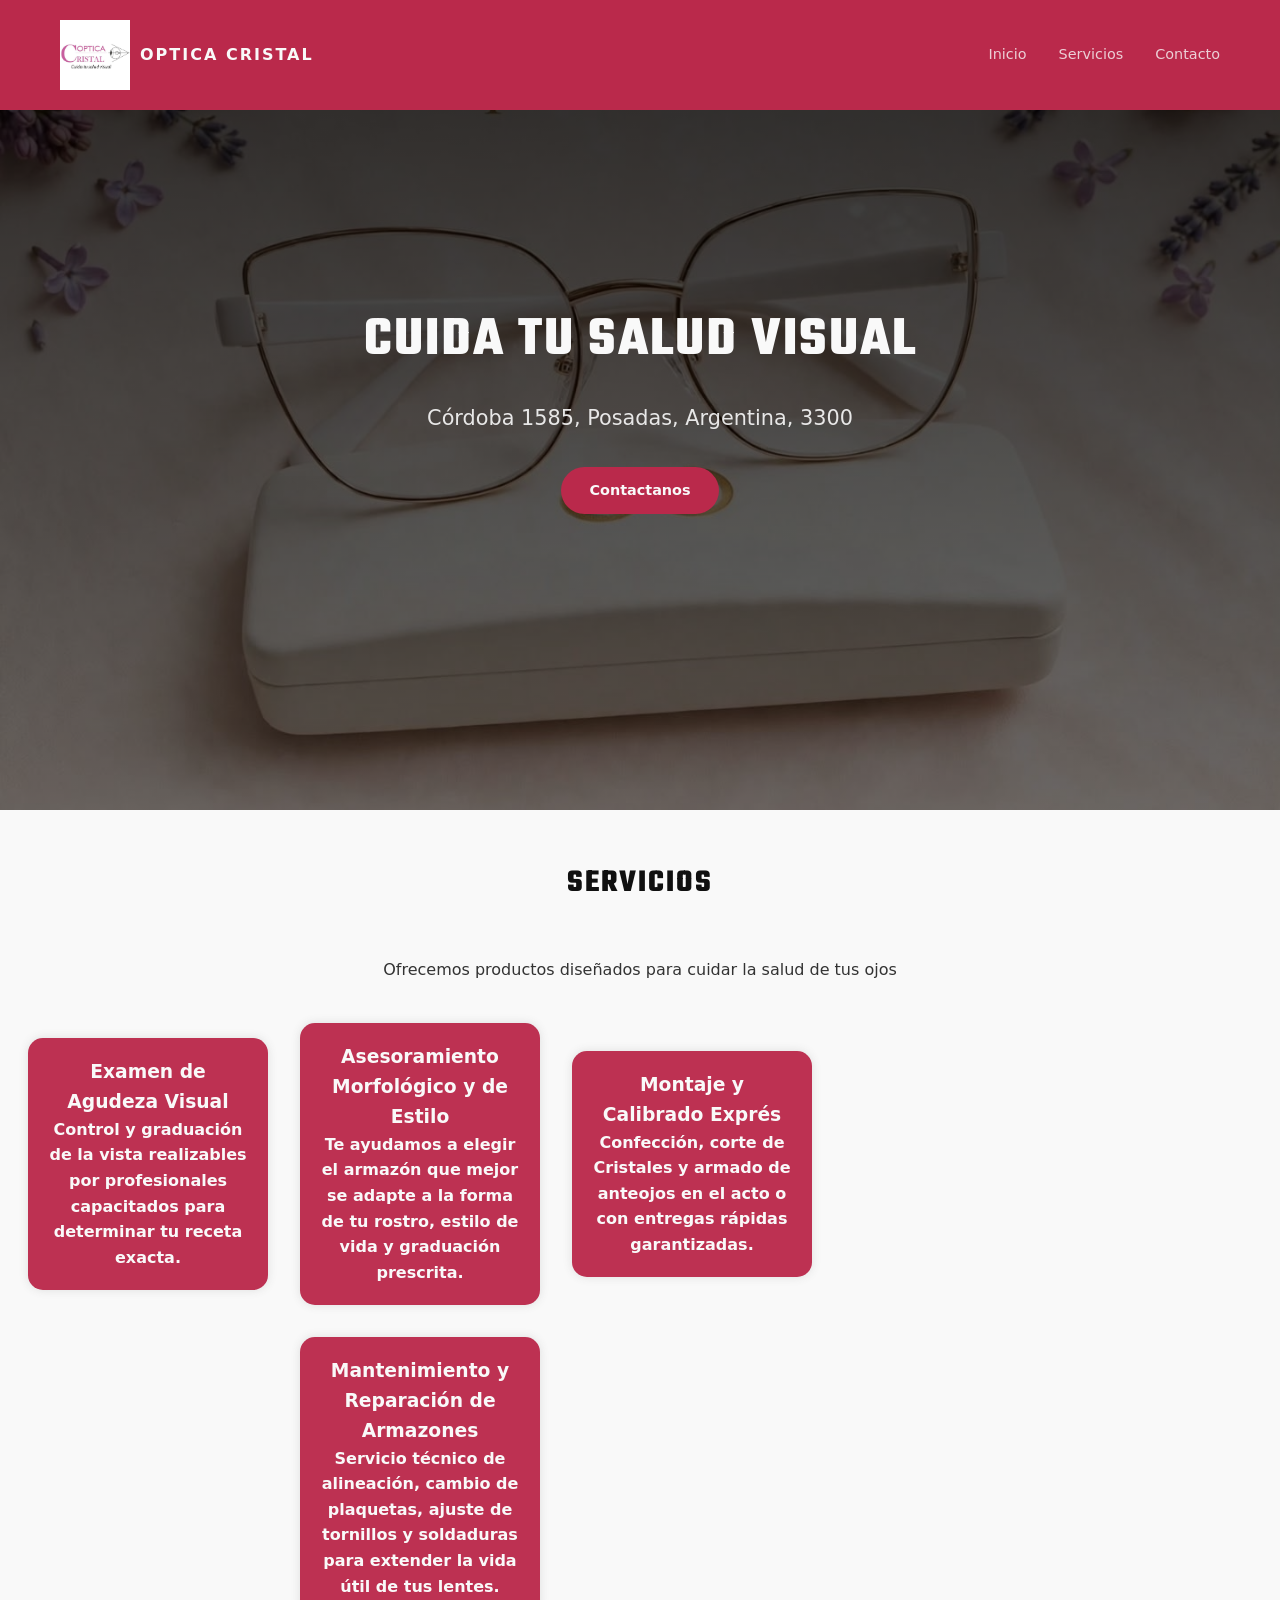
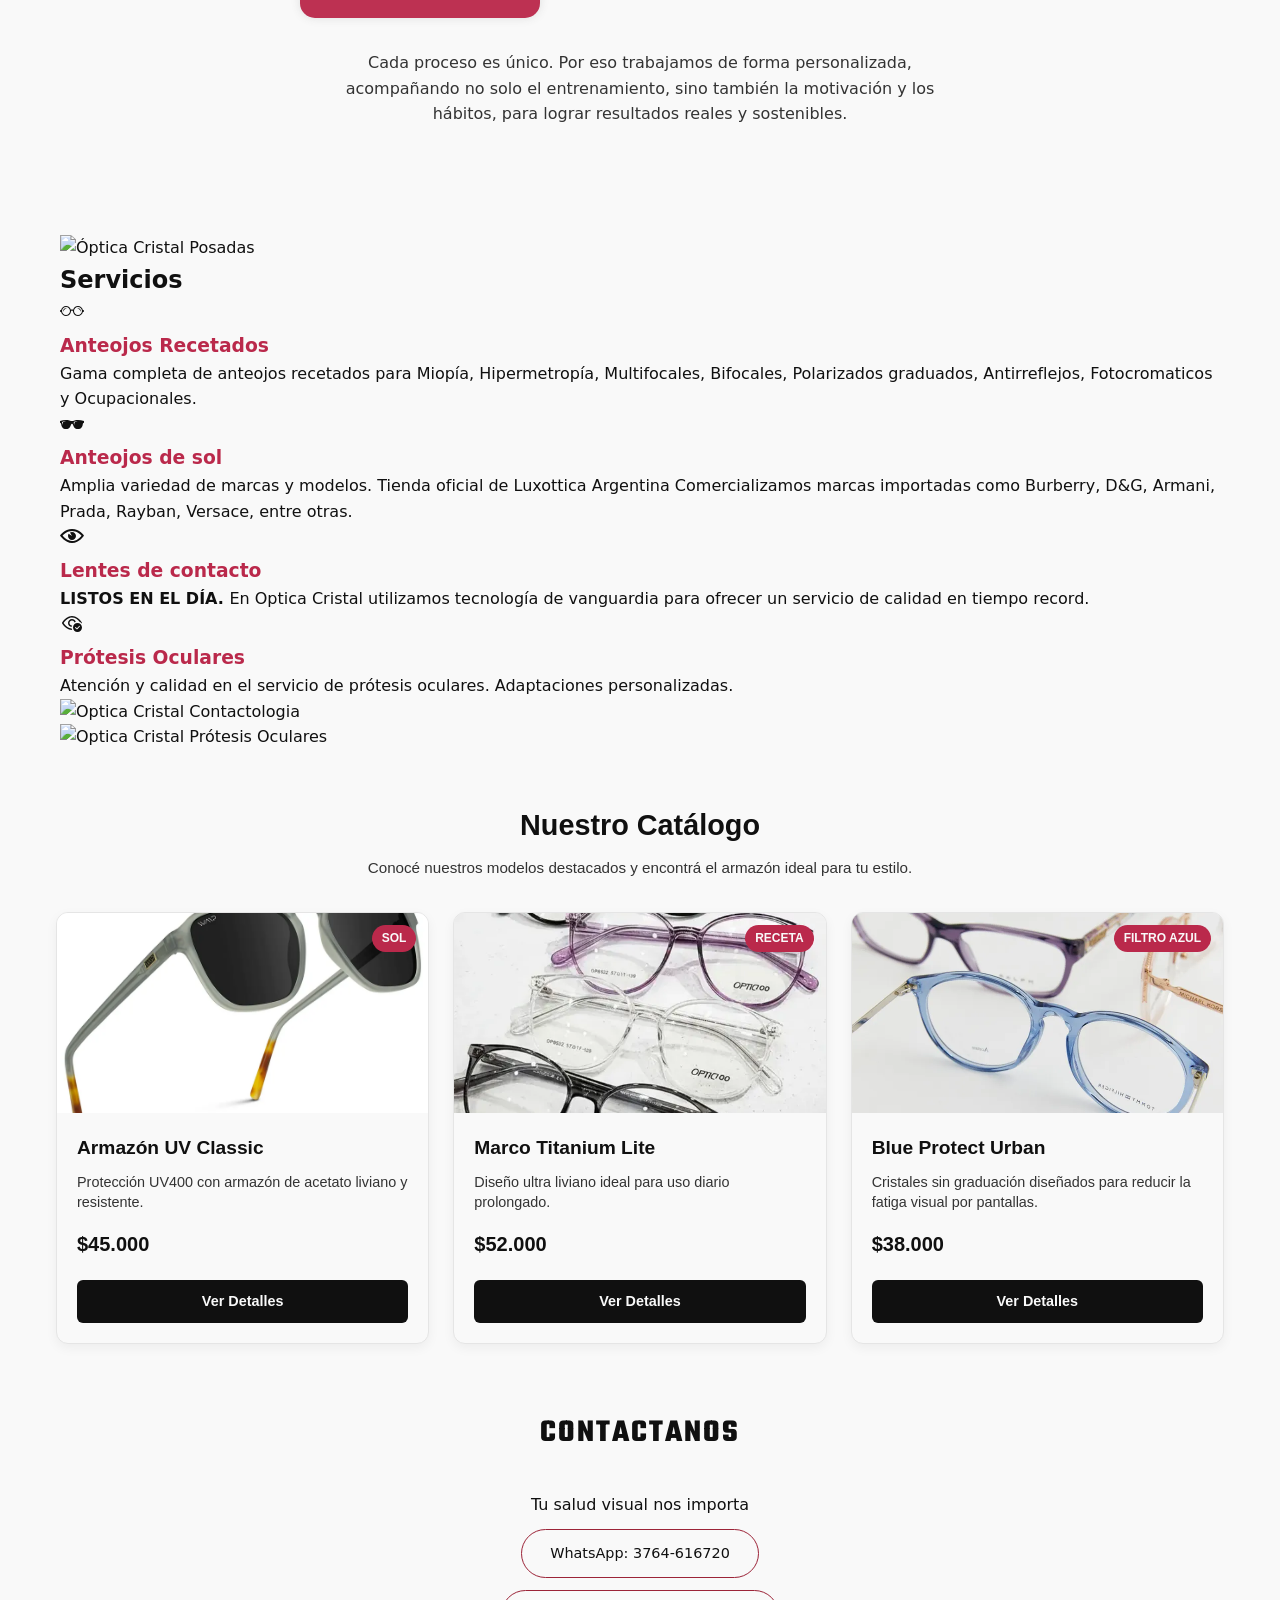
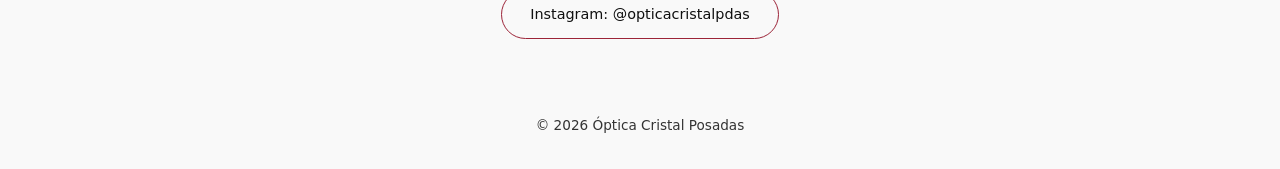
==== prueba.html @ eb97bbc4 "HTML-Prueba: nuevas imagenes en las tarjetas" ====
<!DOCTYPE html>
<html lang="es">
<head>
    <meta charset="UTF-8">
    <meta name="viewport" content="width=device-width, initial-scale=1.0">
    <title>Optica Cristal</title>

    <!-- CSS -->
    <link rel="stylesheet" href="css/prueba.css">
    <link href="https://fonts.googleapis.com/css2?family=UnifrakturCook:wght@700&display=swap" rel="stylesheet">
    <link href="https://fonts.googleapis.com/css2?family=Teko:wght@700&display=swap" rel="stylesheet">
</head>
<body>

    <!-- HEADER -->
    <header class="header">
        <div class="header__container">
            <div class="brand">
                <img src="assets/img/Logo-Optica-Cristal.jpg" alt="logo" class="brand-icon">

                <div class="brand-text">
                    Optica Cristal
                </div>
            </div>
            <!-- <div class="logo">Overcome-Fitness</div> -->
            <nav class="nav">
                <a href="index.html">Inicio</a>
                <a href="#servicios">Servicios</a>
                <a href="#contacto">Contacto</a>
            </nav>
        </div>
    </header>

    <!-- HERO -->
    <section class="hero">
        <div class="hero__content">
            <h1>Cuida tu Salud Visual</h1>
            <p class="hero__tagline"> Córdoba 1585, Posadas, Argentina, 3300</p>
            <a href="#contacto" class="btn btn--primary">Contactanos</a>
        </div>
    </section>

    <!-- PROPUESTA DE VALOR -->
    <section class="servicios" id="servicios">
        <h2>Servicios</h2>
        <p class="services-text">
            Ofrecemos productos diseñados para cuidar la salud de tus ojos
        </p>
        <div class="services">

            <div class="servicio">
                <div class="servicio-header">
                    <h3>Examen de Agudeza Visual</h3>
                    <p>Control y graduación de la vista realizables por profesionales capacitados para determinar tu receta exacta.</p>
                </div>
                <!-- <div class="servicio-content"></div> -->
            </div>

            <div class="servicio">
                <div class="servicio-header">
                    <h3>Asesoramiento Morfológico y de Estilo</h3>
                    <p>Te ayudamos a elegir el armazón que mejor se adapte a la forma de tu rostro, estilo de vida y graduación prescrita.</p>
                </div>
                <!-- <div class="servicio-content"></div> -->
            </div>

            <div class="servicio">
                <div class="servicio-header">
                    <h3>Montaje y Calibrado Exprés</h3>
                    <p>Confección, corte de Cristales y armado de anteojos en el acto o con entregas rápidas garantizadas.</p>
                </div>
                <!-- <div class="servicio-content"></div> -->
            </div>

            <div class="servicio">
                <div class="servicio-header">
                    <h3>Mantenimiento y Reparación de Armazones</h3>
                    <p>Servicio técnico de alineación, cambio de plaquetas, ajuste de tornillos y soldaduras para extender la vida útil de tus lentes.</p>
                </div>
                <!-- <div class="servicio-content"></div> -->
            </div>
        </div>
        <p class="services-text">
            Cada proceso es único. Por eso trabajamos de forma personalizada, acompañando no solo el entrenamiento, sino también la motivación y los hábitos, para lograr resultados reales y sostenibles.
        </p>
    </section>


    <!-- Services Section -->
    <section class="page-section" id="servicios">
        <div class="container position-relative">
        <!-- Decorative Dots -->
            <div class="decoration-4 d-none d-md-block" data-rellax-y data-rellax-speed="-0.5" data-rellax-percentage=".7">
                <img src="images/decoration-2.svg" alt="Óptica Cristal Posadas" />
            </div>
            <!-- End Decorative Dots -->
            <div class="row">
                <!-- Text -->
                <div class="col-lg-6 mb-md-60 mb-xs-30 d-flex align-items-center">
                    <div class="wow fadeInUp" data-wow-duration="1.2s" data-wow-offset="205">
                    <div class="row">
                        <div class="col-lg-10">
                            <h2 class="section-title mb-60 mb-sm-30">Servicios</h2>
                        </div>
                    </div>
                    <!-- Features Grid -->
                    <div class="row alt-features-grid">
                        <!-- Features Item -->
                        <div class="col-lg-6">
                            <div class="alt-features-item">
                                <div class="alt-features-icon">
                                    <svg width="24" height="24" viewBox="0 0 24 24" fill="currentColor" aria-hidden="true" focusable="false" xmlns="http://www.w3.org/2000/svg" fill-rule="evenodd" clip-rule="evenodd">
                                    <path d="M24 12c0 .552-.448 1-1 1l-.099-.02c-.456 2.292-2.475 4.02-4.901 4.02-2.082 0-3.85-1.277-4.596-3.088-.441-1.071-.326-2.447-1.429-2.447-1.053 0-.897 1.303-1.392 2.481-.754 1.793-2.514 3.054-4.583 3.054-2.425 0-4.445-1.728-4.901-4.02l-.099.02c-.552 0-1-.448-1-1s.448-1 1-1h.101c.463-2.282 2.481-4 4.899-4 2.357 0 4.319 1.636 4.848 3.83.343-.243.743-.366 1.126-.366.39 0 .809.131 1.169.393.519-2.209 2.491-3.857 4.857-3.857 2.419 0 4.436 1.718 4.899 4h.101c.552 0 1 .448 1 1zm-14 0c0-2.206-1.794-4-4-4s-4 1.794-4 4 1.794 4 4 4 4-1.794 4-4zm12 0c0-2.206-1.794-4-4-4s-4 1.794-4 4 1.794 4 4 4 4-1.794 4-4zm-5-2.938c.198-.037.401-.062.609-.062 1.872 0 3.391 1.518 3.391 3.391l-.028.283c-.762-1.693-2.201-3.01-3.972-3.612zm-13.972 3.611l-.028-.282c0-1.873 1.519-3.391 3.391-3.391.208 0 .411.025.609.062-1.771.602-3.21 1.919-3.972 3.611z"/>
                                    </svg>
                                </div>
                                <h3 class="alt-features-title" style="color: #BA294B;">Anteojos Recetados</h3>
                                <div class="alt-features-descr">
                                Gama completa de anteojos recetados para Miopía, Hipermetropía, Multifocales, Bifocales, Polarizados graduados, Antirreflejos, Fotocromaticos y Ocupacionales.
                                </div>
                            </div>
                        </div>
                        <!-- End Features Item -->
                        <!-- Features Item -->
                        <div class="col-lg-6">
                            <div class="alt-features-item">
                                <div class="alt-features-icon">
                                    <svg width="24" viewBox="0 0 24 24" fill="currentColor" aria-hidden="true" focusable="false" xmlns="http://www.w3.org/2000/svg" fill-rule="evenodd" clip-rule="evenodd">
                                    <path d="M17.945 8c-1.139 0-2.377.129-3.395.491-2.283.828-2.791.838-5.102 0-1.016-.362-2.257-.491-3.393-.491-1.971 0-4.17.387-6.055.878v1.789c.848.255 1.068.627 1.203 1.493.381 2.443 1.256 4.84 5.068 4.84 3.037 0 4.051-2.259 4.723-4.345.34-1.06 1.662-1.087 2.008-.015.674 2.089 1.682 4.36 4.725 4.36 3.814 0 4.689-2.397 5.07-4.841.135-.866.355-1.237 1.203-1.493v-1.788c-1.887-.491-4.084-.878-6.055-.878zm-15.472 4.915c-.117-.357-.223-.724-.312-1.101-.352-1.473-.043-1.789.434-2.074.695-.418 1.973-.665 3.295-.732-2.437.554-3.474 1.117-3.417 3.907zm11.75 0c-.117-.357-.223-.724-.312-1.101-.352-1.473-.043-1.789.434-2.074.695-.418 1.973-.665 3.295-.732-2.437.554-3.474 1.117-3.417 3.907z"/>
                                    </svg>
                                </div>
                                <h3 class="alt-features-title" style="color: #BA294B;">Anteojos de sol</h3>
                                <div class="alt-features-descr">
                                    Amplia variedad de marcas y modelos.
                                    Tienda oficial de <a href="https://www.essilorluxottica.com/en/"> Luxottica Argentina </a> Comercializamos marcas importadas como Burberry, D&G, Armani, Prada, Rayban, Versace, entre otras.
                                </div>
                            </div>
                        </div>
                        <!-- End Features Item -->
                        <!-- Features Item -->
                        <div class="col-lg-6">
                            <div class="alt-features-item">
                                <div class="alt-features-icon">
                                    <svg width="24" height="24" viewBox="0 0 24 24" fill="currentColor" aria-hidden="true" focusable="false" xmlns="http://www.w3.org/2000/svg" fill-rule="evenodd" clip-rule="evenodd">
                                    <path d="M12.015 7c4.751 0 8.063 3.012 9.504 4.636-1.401 1.837-4.713 5.364-9.504 5.364-4.42 0-7.93-3.536-9.478-5.407 1.493-1.647 4.817-4.593 9.478-4.593zm0-2c-7.569 0-12.015 6.551-12.015 6.551s4.835 7.449 12.015 7.449c7.733 0 11.985-7.449 11.985-7.449s-4.291-6.551-11.985-6.551zm-.015 7l-3.36-2.171c-.405.625-.64 1.371-.64 2.171 0 2.209 1.791 4 4 4s4-1.791 4-4-1.791-4-4-4c-.742 0-1.438.202-2.033.554l2.033 3.446z"/>
                                    </svg>
                                </div>
                                <h3 class="alt-features-title" style="color: #BA294B;">Lentes de contacto</h3>
                                <div class="alt-features-descr">
                                    <b> LISTOS EN EL DÍA. </b> En Optica Cristal utilizamos tecnología de vanguardia para ofrecer un servicio de calidad en tiempo record.
                                </div>
                            </div>
                        </div>
                        <!-- End Features Item -->
                        <!-- Features Item -->
                        <div class="col-lg-6">
                            <div class="alt-features-item">
                                <div class="alt-features-icon">
                                    <svg width="24" height="24" viewBox="0 0 24 24" fill="currentColor" aria-hidden="true" focusable="false" xmlns="http://www.w3.org/2000/svg" fill-rule="evenodd" clip-rule="evenodd">
                                        <path d="m17.5 11c2.484 0 4.5 2.016 4.5 4.5s-2.016 4.5-4.5 4.5-4.5-2.016-4.5-4.5 2.016-4.5 4.5-4.5zm-5.346 6.999c-.052.001-.104.001-.156.001-4.078 0-7.742-3.093-9.854-6.483-.096-.159-.144-.338-.144-.517s.049-.358.145-.517c2.111-3.39 5.775-6.483 9.853-6.483 4.143 0 7.796 3.09 9.864 6.493.092.156.138.332.138.507 0 .179-.062.349-.15.516-.58-.634-1.297-1.14-2.103-1.472-1.863-2.476-4.626-4.544-7.749-4.544-3.465 0-6.533 2.632-8.404 5.5 1.815 2.781 4.754 5.34 8.089 5.493.09.529.25 1.034.471 1.506zm3.071-2.023 1.442 1.285c.095.085.215.127.333.127.136 0 .271-.055.37-.162l2.441-2.669c.088-.096.131-.217.131-.336 0-.274-.221-.499-.5-.499-.136 0-.271.055-.37.162l-2.108 2.304-1.073-.956c-.096-.085-.214-.127-.333-.127-.277 0-.5.224-.5.499 0 .137.056.273.167.372zm-3.603-.994c-2.031-.19-3.622-1.902-3.622-3.982 0-2.208 1.792-4 4-4 1.804 0 3.331 1.197 3.829 2.84-.493.146-.959.354-1.389.615-.248-1.118-1.247-1.955-2.44-1.955-1.38 0-2.5 1.12-2.5 2.5 0 1.363 1.092 2.472 2.448 2.499-.169.47-.281.967-.326 1.483z" fill-rule="nonzero"/>
                                    </svg>
                                </div>
                                <h3 class="alt-features-title" style="color: #BA294B;"> Prótesis Oculares</h3>
                                <div class="alt-features-descr">
                                    Atención y calidad en el servicio de prótesis oculares. Adaptaciones personalizadas.
                                </div>
                            </div>
                        </div>
                        <!-- End Features Item -->
                        </div>
                        <!-- End Features Grid -->
                    </div>                                
                </div>
                <!-- End Text -->
                <!-- Images --> 
                <div class="col-lg-6 d-flex align-items-start">                                                               
                    <div class="call-action-3-images mt-xs-0 text-end">
                        <div class="call-action-3-image-1">
                        <img src="images/promo-6.jpg" alt="Optica Cristal Contactologia" class="wow scaleOutIn" data-wow-duration="1.2s" data-wow-offset="205" />
                        </div>
                        <div class="call-action-3-image-2-wrap d-flex align-items-center">
                            <div class="call-action-3-image-2" data-rellax-y data-rellax-speed="0.85" data-rellax-percentage="0.5">
                                <img src="images/promo-7.jpg" alt="Optica Cristal Prótesis Oculares" class="wow scaleOutIn" data-wow-duration="1.2s" />
                            </div>
                        </div>
                    </div>                                                                              
                </div>
                <!-- End Images -->
            </div>
        </div>
    </section>

    <section class="seccion-catalogo">
    <!-- Encabezado general de la sección -->
        <div class="catalogo-header">
            <h2>Nuestro Catálogo</h2>
            <p>Conocé nuestros modelos destacados y encontrá el armazón ideal para tu estilo.</p>
        </div>

        <!-- Contenedor principal donde se agrupan las tarjetas -->
        <div class="contenedor-tarjetas">
            
            <!-- Tarjeta 1 -->
            <article class="tarjeta-producto">
            <div class="tarjeta-header">
                <span class="etiqueta-badge">Sol</span>
                <img src="/assets/img/lente-de-sol-moderno-catalogo.webp" alt="Lentes de Sol Modernos" class="tarjeta-imagen">
            </div>
            <div class="tarjeta-body">
                <h3 class="tarjeta-titulo">Armazón UV Classic</h3>
                <p class="tarjeta-descripcion">Protección UV400 con armazón de acetato liviano y resistente.</p>
                <span class="tarjeta-precio">$45.000</span>
            </div>
            <div class="tarjeta-footer">
                <a href="#" class="btn-detalles">Ver Detalles</a>
            </div>
            </article>

            <!-- Tarjeta 2 -->
            <article class="tarjeta-producto">
            <div class="tarjeta-header">
                <span class="etiqueta-badge">Receta</span>
                <img src="/assets/img/lentes-receta-catalogo.webp" alt="Lentes de Receta Minimalistas" class="tarjeta-imagen">
            </div>
            <div class="tarjeta-body">
                <h3 class="tarjeta-titulo">Marco Titanium Lite</h3>
                <p class="tarjeta-descripcion">Diseño ultra liviano ideal para uso diario prolongado.</p>
                <span class="tarjeta-precio">$52.000</span>
            </div>
            <div class="tarjeta-footer">
                <a href="#" class="btn-detalles">Ver Detalles</a>
            </div>
            </article>

            <!-- Tarjeta 3 -->
            <article class="tarjeta-producto">
            <div class="tarjeta-header">
                <span class="etiqueta-badge">Filtro Azul</span>
                <img src="/assets/img/lentes-para-pantallas.webp" alt="Lentes para Pantallas" class="tarjeta-imagen">
            </div>
            <div class="tarjeta-body">
                <h3 class="tarjeta-titulo">Blue Protect Urban</h3>
                <p class="tarjeta-descripcion">Cristales sin graduación diseñados para reducir la fatiga visual por pantallas.</p>
                <span class="tarjeta-precio">$38.000</span>
            </div>
            <div class="tarjeta-footer">
                <a href="#" class="btn-detalles">Ver Detalles</a>
            </div>
            </article>

        </div>
    </section>

    
    <!-- UBICACIÓN -->
    <section class="contacto" id="contacto">
        <h2>Contactanos</h2>
        <p>Tu salud visual nos importa</p>
        <p><a href="https://wa.me/543764616720" class="btn btn--secondary">WhatsApp: 3764-616720</a></p>
        <p>
            <a href="https://instagram.com/opticacristalpdas" class="btn btn--secondary">Instagram: @opticacristalpdas</a>
        </p>
    </section>

    <!-- FOOTER -->
    <footer class="footer">
        <p>© 2026 Óptica Cristal Posadas</p>
    </footer>

    <!-- JS -->
    <script src="js/script.js"></script>
</body>
</html>
---- css/prueba.css ----
/* =========================
   VARIABLES
========================= */
:root {
    /* Colores (Paleta Overcome Fitness) */
    --color-surface:#BA294B;
    --color-bg: #F9F9F9;
    --color-primary:rgb(156, 36, 56);
    --color-text: #101010;
    --color-sub-text:#333333;
    --color-secondary: #237e29;
    /* --color-muted: #555555; */
    /* --color-header-bg: rgba(170, 47, 64, 0.9); */
    /* --color-header-text: #f2f2f2; */
    --shadow:0 0 10px rgba(71, 71, 71, 0.15);

    /* Tipografía */
    --font-main: 'Inter', system-ui, sans-serif;

    /* Layout */
    --max-width: 1200px;
    --padding-mobile: 1.25rem;
    --padding-desktop: 2rem;

    /* Transiciones */
    --transition: all 0.3s ease-in-out;
}

/* =========================
   RESET
========================= */

* {
    margin: 0;
    padding: 0;
    box-sizing: border-box;
}

html {
    scroll-behavior: smooth;
}

body {
    font-family: var(--font-main);
    background-color: var(--color-bg);
    color: var(--color-text);
    line-height: 1.6;
    transition: background-color 0.3s ease, color 0.3s ease;
}

a {
    text-decoration: none;
    color: inherit;
}

ul {
    list-style: none;
}

img {
    max-width: 100%;
    display: block;
}

/* =========================
   CONTAINERS
========================= */

.header__container,
.hero__content,
.sobre,
.values,
.menu,
.contacto,
.footer {
    max-width: var(--max-width);
    margin: 0 auto;
    padding: var(--padding-mobile);
}

.container{
    max-width: var(--max-width);
    margin: 0 auto;
    padding: var(--padding-mobile);
}

/* =========================
   HEADER
========================= */

.header {
    position: fixed; 
    top: 0;
    width: 100%;
    background-color: var(--color-surface);
    color: var(--color-bg);
    backdrop-filter: blur(6px);
    z-index: 1000;
    transition: var(--transition);
    transition: transform 0.3s ease, background-color 0.3s ease, color 0.3s ease;
}


.header--hidden {
    transform: translateY(-100%);
}

.header__container {
    display: flex;
    justify-content: space-between;
    align-items: center;
}
.brand{
    display: flex;
    align-items: center;
    gap: 10px;
}
.brand-icon{
    height: 70px;
}
.brand-text{
    display: flex;
    flex-direction: column;
    line-height: 1;
    font-family: var(--font-main);
    font-weight: 700;
    letter-spacing: 2px;
    text-transform: uppercase;
}
.brand-text img{
    height: 20px;
}


.nav {
    display: none;
}

.header a{
    color: var(--color-bg);
    transition: color 0.3s ease;
}
/*.theme-toggle

.theme-toggle {
    background: none;
    border: none;
    cursor: pointer;
    font-size: 1.1rem;
    color: var(--color-text);
    opacity: 0.7;
}

.theme-toggle:hover {
    opacity: 1;
} */

/* =========================
   HERO
========================= */

.hero {
    min-height: 90vh;
    display: flex;
    align-items: center;
    justify-content: center;
    text-align: center;

    background-image: linear-gradient(
        rgba(0, 0, 0, 0.829),
        rgba(0, 0, 0, 0.548)
    ),
    url("../assets/img/foto-lente-1.jpg");
    background-size: cover;
    background-position: center;

    color: var(--color-bg);
}

.hero__content h1 {
    font-size: 2.3rem;
    letter-spacing: 2px;
    text-transform: uppercase;
    font-weight: 800;
    font-family:'Teko';
}

.hero__tagline {
    margin: 1rem 0 2rem;
    font-size: 1rem;
    opacity: 0.9;
}

/* =========================
   BOTONES
========================= */

.btn {
    display: inline-block;
    padding: 0.75rem 1.75rem;
    border-radius: 50px;
    font-size: 0.9rem;
    transition: var(--transition);
}

.btn--primary {
    background-color: var(--color-surface);
    color: var(--color-bg);
    font-weight: 600;
}

.btn--primary:hover {
    transform: scale(1.05);
    /* box-shadow: 0 0 15px rgba(57,255,20,0.5); */
}

.btn--secondary {
    border: 1px solid var(--color-primary);
    color: var(--color-text);
}

/* =========================
   SOBRE
========================= */

.sobre {
    text-align: center;
    font-size: 1rem;
    color: var(--color-primary);
    padding-top: 4rem;
    padding-bottom: 4rem;
    /* padding-left: 3rem;
    padding-right: 3rem; */
}
.sobre-txt{
    max-height: 190px;
    overflow: hidden;
    position: relative;
    transition: max-height 0.5s ease;
}
/* efecto desvanecido */

.sobre-txt::after{
    content: "";
    position: absolute;
    bottom: 0;
    left: 0;
    width: 100%;
    height: 80px;

    background: linear-gradient(
        rgba(217,217,217,0),
        var(--color-bg)
    );
}
/* cuando se abre */

.sobre-txt.expandido{
    max-height: 2000px;
}

.sobre-txt.expandido::after{
    display: none;
}

/* botón */

.btn-verMas{
    margin-top: 1rem;
    padding: 10px 20px;
    border: none;
    background: var(--color-primary);
    color: #000;
    border-radius: 30px;
    cursor: pointer;
    font-weight: 600;
}

.btn-verMas:hover{
    transform: scale(1.05);
}

/* =========================
   VALORES / SERVICIOS
========================= */

.servicio-header{
    padding: 1.2rem;
     text-align: center;
    justify-content: space-between;
    align-items: center;
    font-weight: 600;
    background: rgba(255, 255, 255, 0.041);
}
.servicio-header p{
    color: var(--color-bg);
}

/* =========================
   PLANES / METODOLOGIA
========================= */

.planes,
.servicios {
    padding: 3rem 1.25rem;
    text-align: center;
}
.servicios h2 {
    font-family: 'Teko';
    margin-bottom: 2rem;
    text-transform:uppercase ;
    letter-spacing: 2px;
    font-size: 2rem;
}

.servicio-header h3 {
    color: var(--color-bg);
}
.planes h2{
    text-align: center;
    margin-bottom: 2rem;
    font-family:'Teko';
    text-transform: uppercase;
    letter-spacing: 2px;
    font-size: 2rem;
}
.texto-planes,
.services-text{
    text-align: center;
    max-width: 600px;
    margin: 0 auto 2.5rem;
    color:var(--color-sub-text);
}
.cards,
.services{
    display: flex;
    flex-direction: column;
    align-items: center;
    gap: 2rem;
    padding-bottom: 2rem;
}
.card,
.servicio{
    background: var(--color-surface);
    border-radius: 15px;
    overflow: hidden;
    box-shadow: var(--shadow);
    transition: var(--transition);
    cursor: pointer;
    width: 100%;
}
.card-header {
    padding: 1.2rem;
    display: flex;
    text-align: center;
    justify-content: space-between;
    align-items: center;
    background: rgba(158, 31, 31, 0.021);
    font-family: 'Teko';
    letter-spacing: 2.5px;
    font-size: 1.1rem;
}
.card-icon{
    font-size: 1.5rem;
    font-weight: bold;
    color: var(--color-surface);
    transition: transform 0.3s ease;
}
/* CONTENIDO (oculto) */
.card-content, 
.servicio-content{
    max-height: 0;
    overflow: hidden;
    padding: 0 1.2rem;
    color: var(--color-bg);
    text-align: start;

    transition: max-height 0.4s ease;
}
.card-content p, 
.servicio-content p {
    padding-bottom: 5px;
}

/* ACTIVO */
.card.active .card-content, 
.servicio.active .servicio-content{
    max-height: 1000px;
    padding: 1rem 1.2rem 1.5rem;
}
.card.active .card-icon{
    transform: rotate(45deg); /* + → × */
}

/* HOVER */
.card:hover, 
.servicio:hover {
    transform: translateY(-5px);
    box-shadow: 0 10px 25px rgba(57,255,20,0.2);
}





/* =========================
   CONTACTO
========================= */

.contacto {
    text-align: center;
    padding-top: 2rem;
    padding-bottom: 2rem;
    color: var(--color-text);
}
.contacto h2{
    font-size: 2rem;
    margin-bottom: 2rem;
    font-family: 'Teko';
    letter-spacing: 2px;
    text-transform: uppercase;
    
}
.contacto_img{
    width: 180px;
    height: 220px; 
    object-fit: cover;
    border-radius: 50%;
    margin: 0 auto 1.5rem;
    border: 4px solid var(--color-primary);
    box-shadow: 0 10px 25px rgba(0, 0, 0, 0.25);
    transition: var(--transition);
}
.contacto_img:hover{
    transform: scale(1.05);
}
.contacto-nombre{
    font-size: 1.3rem;
    font-weight: 600;
    margin-bottom: 0.5rem;
}
.contacto p {
    margin-bottom: 0.75rem;
    color: var(--color-);
}
.contacto a:hover{
    transform: scale(1.05);
    background: var(--color-primary);
    color: var(--color-bg);
}

/* =========================
   FOOTER
========================= */

.footer {
    text-align: center;
    font-size: 0.85rem;
    color: var(--color-sub-text);
    padding:2rem;
    justify-content: center;
}

/* ================================================= */
/* SECTION CATÁLOGO  */
/* ================================================= */
/* Configuración básica de la sección */


.seccion-catalogo {
  padding: 2rem 1rem;
  max-width: 1200px;
  margin: 0 auto;
  font-family: sans-serif;
}

.catalogo-header {
  text-align: center;
  margin-bottom: 2rem;
}

.catalogo-header h2 {
  font-size: 1.8rem;
  color: var(--color-text);
  margin-bottom: 0.5rem;
}

.catalogo-header p {
  color: var(--color-sub-text);
  font-size: 0.95rem;
}

/* Grilla del contenedor de tarjetas */
.contenedor-tarjetas {
  display: grid;
  grid-template-columns: 1fr; /* Móvil: 1 columna por defecto */
  gap: 1.5rem;
}

/* Estructura individual de la tarjeta */
.tarjeta-producto {
  background-color: var(--color-bg);
  border-radius: 12px;
  border: 1px solid #e5e5e5;
  overflow: hidden;
  display: flex;
  flex-direction: column;
  box-shadow: 0 4px 12px rgba(0, 0, 0, 0.05);
  transition: transform 0.2s ease, box-shadow 0.2s ease;
}

.tarjeta-producto:hover {
  transform: translateY(-4px);
  box-shadow: 0 8px 20px rgba(0, 0, 0, 0.1);
}

/* Header de la tarjeta (Imagen + Badge) */
.tarjeta-header {
  position: relative;
  background-color: var(--color-bg);
  height: 200px;
  display: flex;
  align-items: center;
  justify-content: center;
}

.tarjeta-imagen {
  width: 100%;
  height: 100%;
  object-fit: cover;
}

.etiqueta-badge {
  position: absolute;
  top: 12px;
  right: 12px;
  background-color: var(--color-surface); /* Podés ajustarlo al magenta de tu paleta si querés */
  color: var(--color-bg);
  font-size: 0.75rem;
  font-weight: bold;
  padding: 4px 10px;
  border-radius: 20px;
  text-transform: uppercase;
}

/* Cuerpo de la tarjeta */
.tarjeta-body {
  padding: 1.25rem;
  flex-grow: 1; /* Permite que todas las tarjetas mantengan el mismo alto */
  display: flex;
  flex-direction: column;
}

.tarjeta-titulo {
  font-size: 1.2rem;
  color: var(--color-text);
  margin: 0 0 0.5rem 0;
}

.tarjeta-descripcion {
  font-size: 0.9rem;
  color: var(--color-sub-text);
  line-height: 1.4;
  margin-bottom: 1rem;
  flex-grow: 1;
}

.tarjeta-precio {
  font-size: 1.25rem;
  font-weight: bold;
  color: var(--color-text);
}

/* Footer de la tarjeta */
.tarjeta-footer {
  padding: 0 1.25rem 1.25rem 1.25rem;
}

.btn-detalles {
  display: block;
  text-align: center;
  background-color: var(--color-text);
  color: var(--color-bg);
  text-decoration: none;
  padding: 10px;
  border-radius: 6px;
  font-size: 0.9rem;
  font-weight: 600;
  transition: background-color 0.2s ease;
}

.btn-detalles:hover {
  background-color: #333333;
}

/* Media Queries para Tablets y Desktop */
@media (min-width: 600px) {
  .contenedor-tarjetas {
    grid-template-columns: repeat(2, 1fr); /* 2 columnas */
  }
}

@media (min-width: 992px) {
  .contenedor-tarjetas {
    grid-template-columns: repeat(3, 1fr); /* 3 columnas */
  }
}




/* =========================
   TABLET
========================= */

@media (min-width: 768px) {

    .hero__content h1 {
        font-size: 2.8rem;
    }

    .hero__tagline {
        font-size: 1.15rem;
    }

    .servicios {
        flex-direction: row;
        flex-wrap: wrap;
        gap: 2rem;
    }

    .value {
        flex: 1 1 45%;
    }

    .planes,
    .servicios {
        grid-template-columns: repeat(2, 1fr);
        justify-content: center;
        justify-items: center;
    }

    .planes h2,
    .servicios h2 {
        grid-column: 1 / -1;
    } 
    .cards,
    .services{
        flex-direction: row;
        flex-wrap: wrap;
        justify-content: center;
    }
    .card,
    .servicio{
        width: 45%;
        max-width: none;
    }


}

/* =========================
   DESKTOP
========================= */

@media (min-width: 1024px) {

    .nav {
        display: flex;
        gap: 2rem;
        font-size: 0.9rem;
    }

    .nav a {
        position: relative;
        color: var(--color-bg);
        opacity: 0.8;
    }

    .nav a:hover {
        opacity: 1;
    }

    .hero__content h1 {
        font-size: 3.5rem;
    }

    .hero__tagline {
        font-size: 1.3rem;
    }

    .sobre{
        max-width: 700px;
        font-size: 1.05rem;
    }


    /* PLANES */
    .planes,
    .servicios {
        grid-template-columns: repeat(3, 1fr);
        justify-content: center;
        justify-items: center;
    }

    .planes h2,
    .servicios h2 {
        grid-column: 1 / -1;
        margin-bottom: 3rem;
    }
    .cards,
    .services{
        grid-template-columns: repeat(3, 1fr);
        width: 800px;
        /* background-color: red; */
    }
    .card,
    .servicio{
        width: 30%;
    }
    .experience {
        display: grid;
        grid-template-columns: 1fr 1fr;
        gap: 4rem;
        align-items: center;
    }

    .profes{
        text-align: center;
    }
    
    .profes-grid {
    display: grid;
    grid-template-columns: repeat(auto-fit, minmax(260px, 300px));
    justify-content: center;
    justify-items: center;
    gap: 3rem;
    width: 100%;
    }

    .profe {
    width: 100%;
    max-width: 300px;
    }

  /* Si solo hay un profe, el grid se convierte en flex */
    .profes-grid:has(.profe:only-child) {
    display: grid;
    justify-content: center;
    }
    .contacto {
        max-width: 700px;
    }
    .footer {
        display: flex;
        /* justify-content: space-between; */
        align-items: center;
        /* text-align: left; */
    }
     .footer  {
        margin-top: 0;
    }
    /* .social */
}
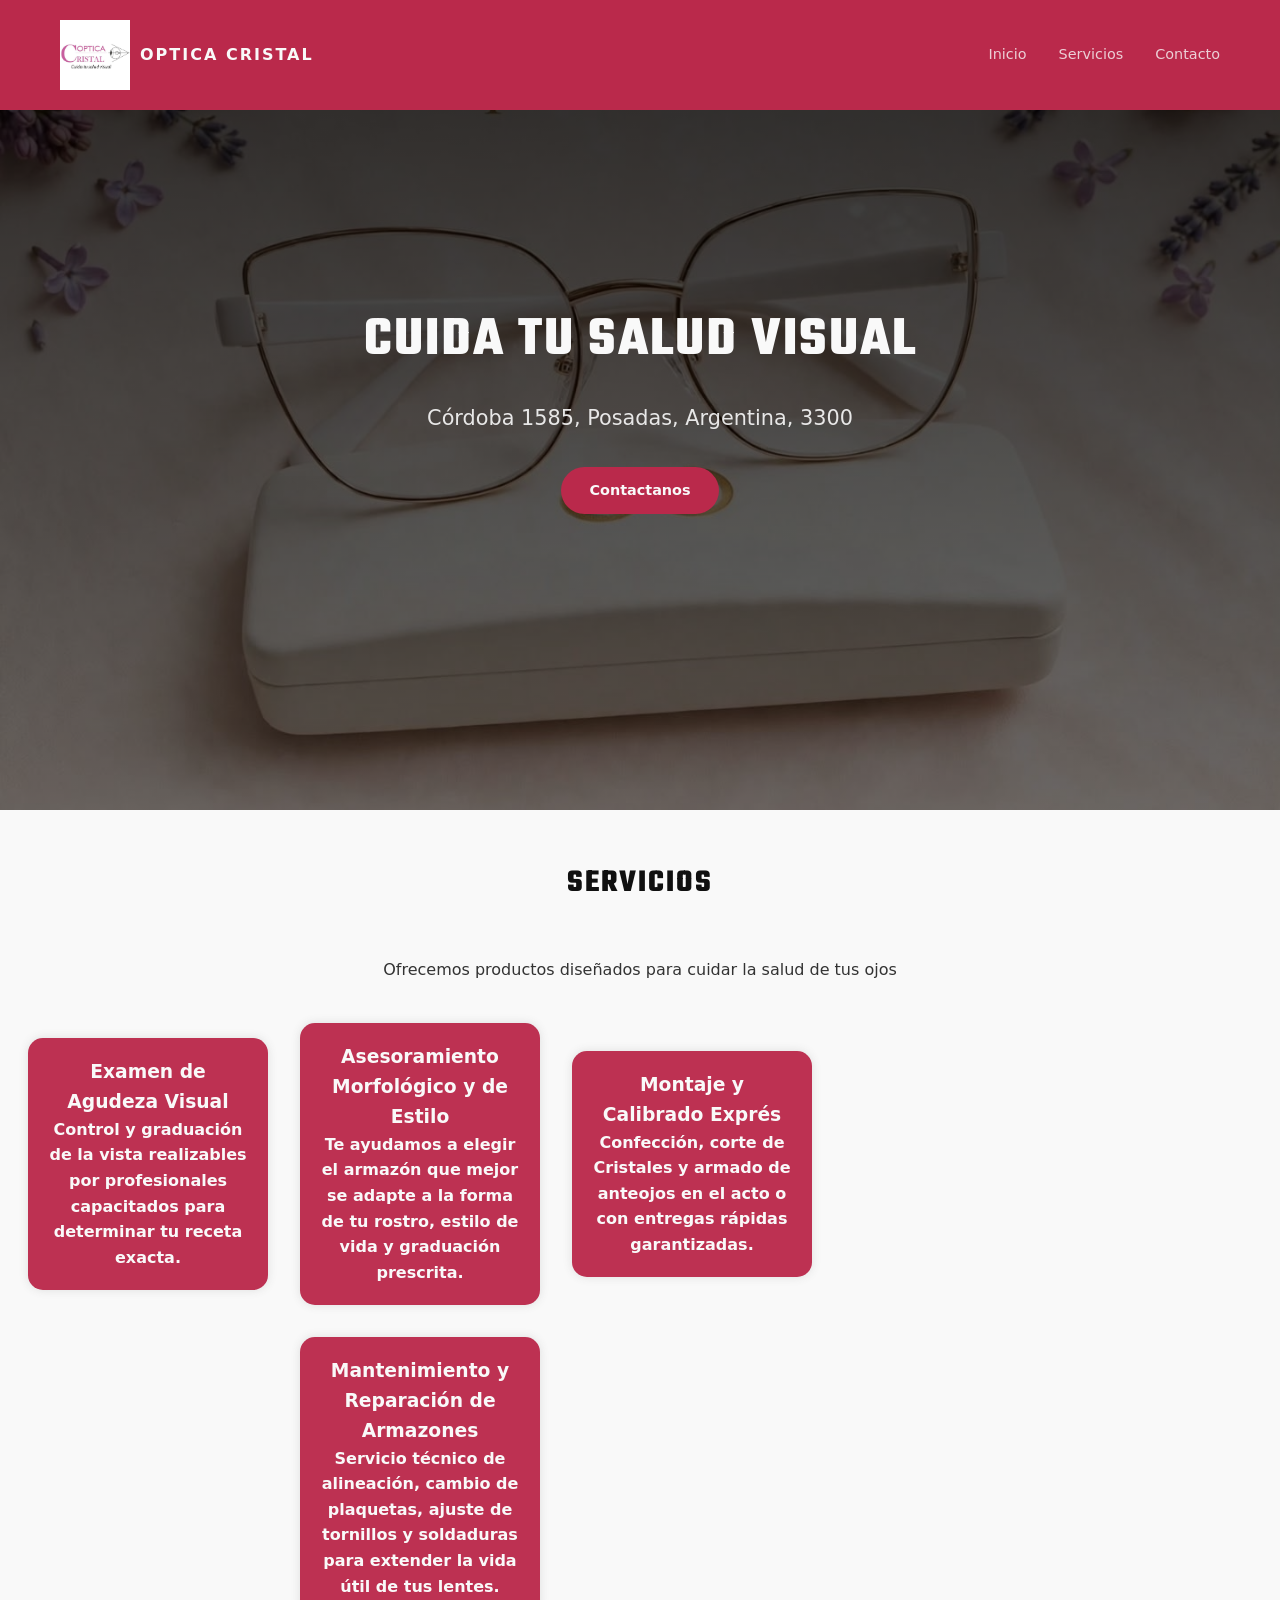
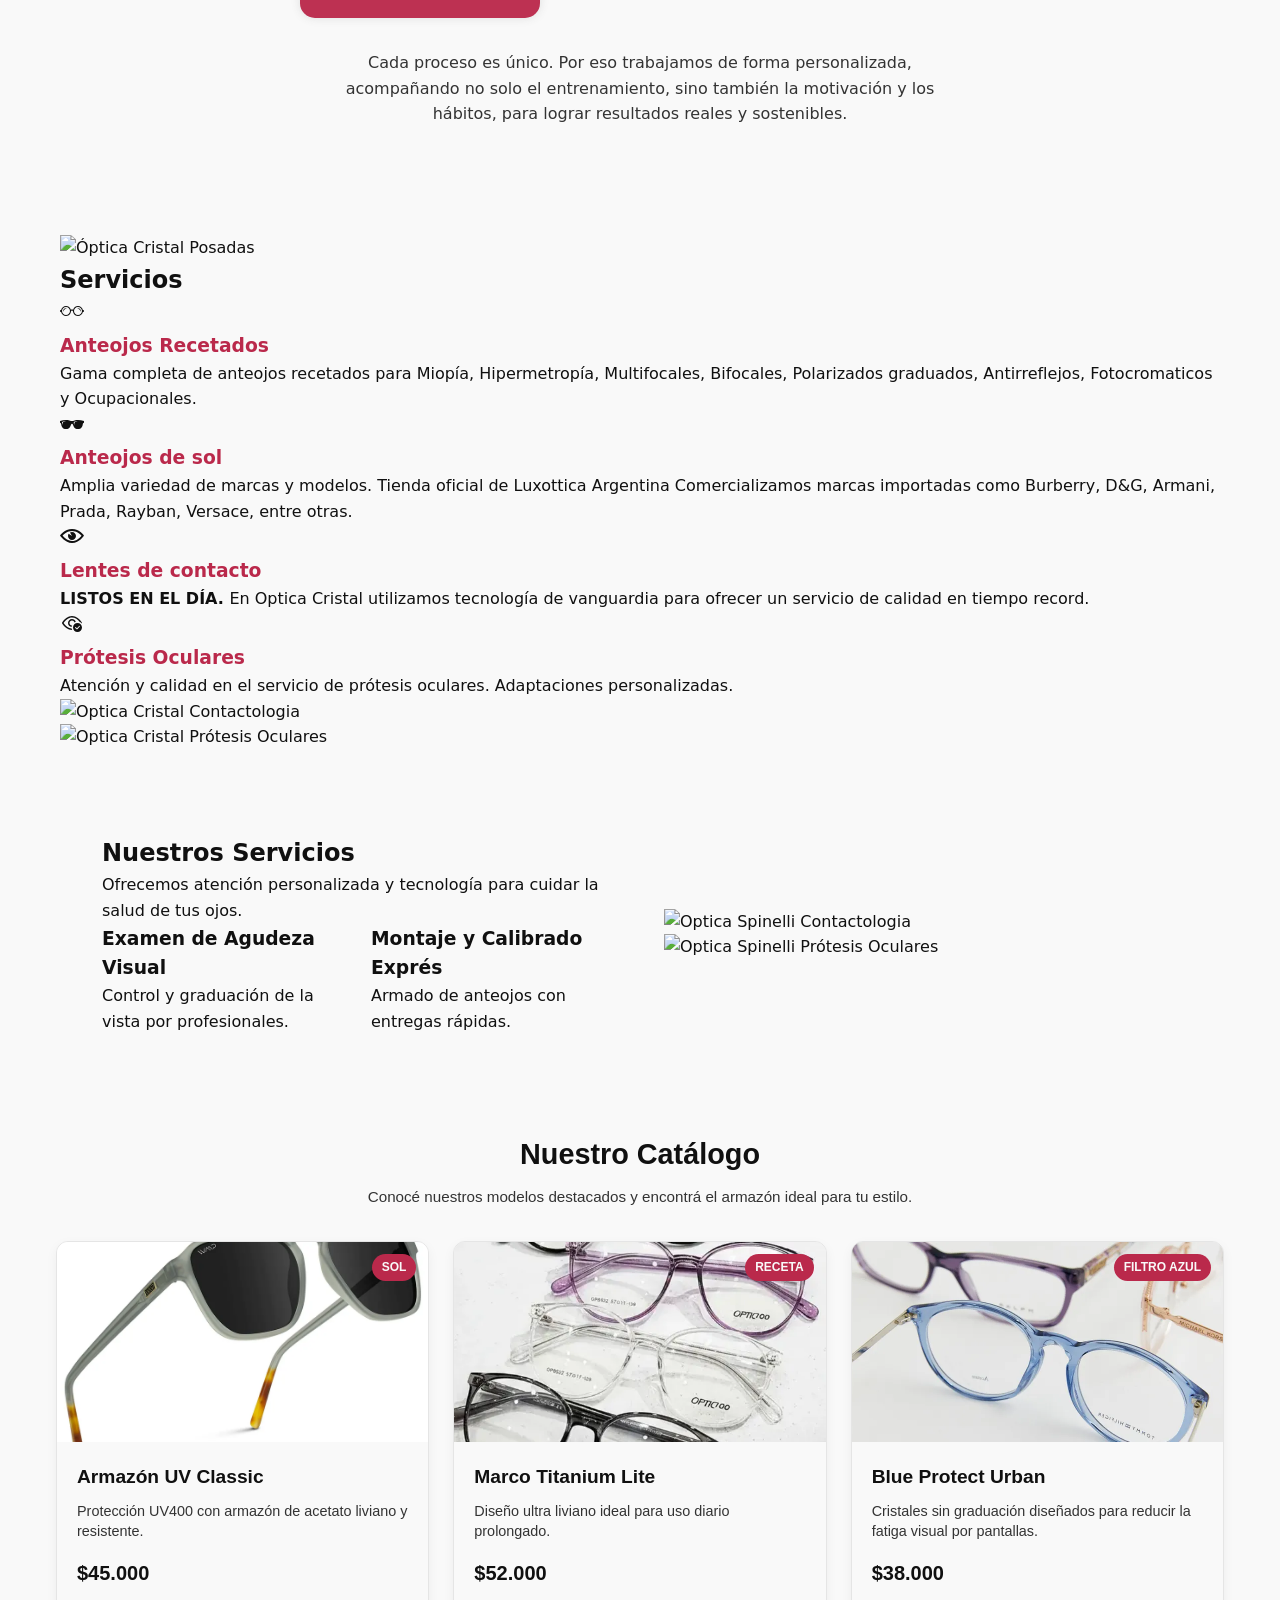
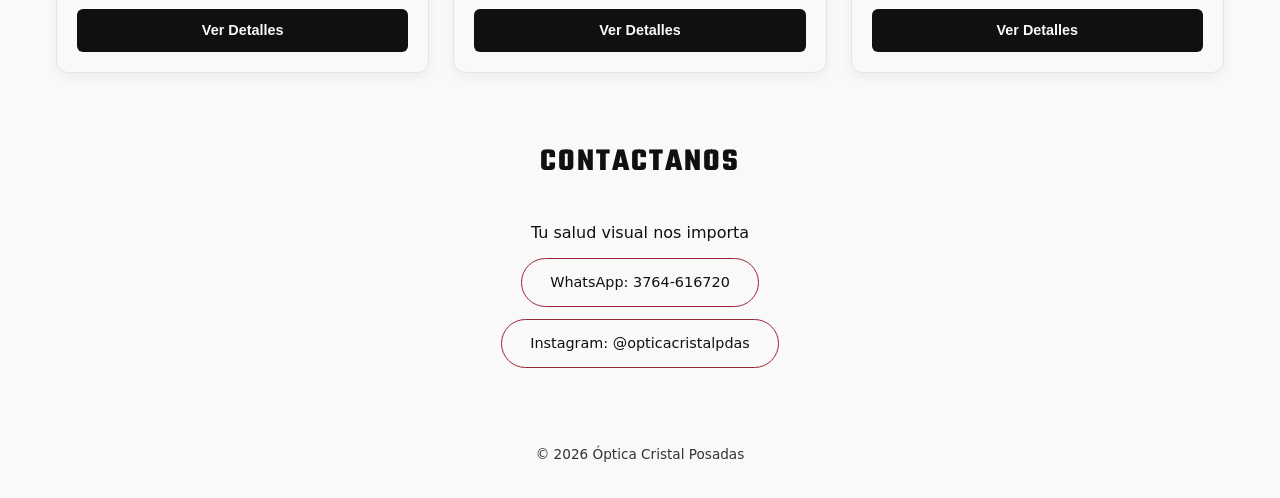
==== commit 841e4fc7: "HTML-prueba: nuevo formato de section servicios" ====
--- a/prueba.html
+++ b/prueba.html
@@ -189,6 +189,47 @@
         </div>
     </section>
 
+
+    <!-- Sección de Servicios con Imagen Lateral -->
+<section class="seccion-servicios" id="servicios">
+    
+    <!-- Contenedor general que reparte el texto y las imágenes -->
+    <div class="servicios-wrapper">
+
+        <!-- BLOQUE DE TEXTO Y TARJETAS -->
+        <div class="servicios-contenido">
+            <h2 class="titulo-seccion">Nuestros Servicios</h2>
+            <p class="descripcion-seccion">
+                Ofrecemos atención personalizada y tecnología para cuidar la salud de tus ojos.
+            </p>
+
+            <!-- Tus tarjetas de servicios resumidas -->
+            <div class="grid-tarjetas-servicios">
+                <div class="tarjeta-servicio">
+                    <h3>Examen de Agudeza Visual</h3> 
+                    <!-- <svg width="24" height="24" viewBox="0 0 24 24" fill="currentColor" aria-hidden="true" focusable="false" xmlns="http://www.w3.org/2000/svg" fill-rule="evenodd" clip-rule="evenodd"> -->
+                        <!-- <path d="m17.5 11c2.484 0 4.5 2.016 4.5 4.5s-2.016 4.5-4.5 4.5-4.5-2.016-4.5-4.5 2.016-4.5 4.5-4.5zm-5.346 6.999c-.052.001-.104.001-.156.001-4.078 0-7.742-3.093-9.854-6.483-.096-.159-.144-.338-.144-.517s.049-.358.145-.517c2.111-3.39 5.775-6.483 9.853-6.483 4.143 0 7.796 3.09 9.864 6.493.092.156.138.332.138.507 0 .179-.062.349-.15.516-.58-.634-1.297-1.14-2.103-1.472-1.863-2.476-4.626-4.544-7.749-4.544-3.465 0-6.533 2.632-8.404 5.5 1.815 2.781 4.754 5.34 8.089 5.493.09.529.25 1.034.471 1.506zm3.071-2.023 1.442 1.285c.095.085.215.127.333.127.136 0 .271-.055.37-.162l2.441-2.669c.088-.096.131-.217.131-.336 0-.274-.221-.499-.5-.499-.136 0-.271.055-.37.162l-2.108 2.304-1.073-.956c-.096-.085-.214-.127-.333-.127-.277 0-.5.224-.5.499 0 .137.056.273.167.372zm-3.603-.994c-2.031-.19-3.622-1.902-3.622-3.982 0-2.208 1.792-4 4-4 1.804 0 3.331 1.197 3.829 2.84-.493.146-.959.354-1.389.615-.248-1.118-1.247-1.955-2.44-1.955-1.38 0-2.5 1.12-2.5 2.5 0 1.363 1.092 2.472 2.448 2.499-.169.47-.281.967-.326 1.483z" fill-rule="nonzero"/> -->
+                    <!-- </svg> -->
+                    <p>Control y graduación de la vista por profesionales.</p>
+                </div>
+                <div class="tarjeta-servicio">
+                    <h3>Montaje y Calibrado Exprés</h3>
+                    <p>Armado de anteojos con entregas rápidas.</p>
+                </div>
+            </div>
+        </div>
+
+        <!-- BLOQUE DE IMÁGENES COMPLEMENTARIAS -->
+        <div class="servicios-imagenes">
+            <img src="images/promo-6.jpg" alt="Optica Spinelli Contactologia" class="img-principal">
+            <img src="images/promo-7.jpg" alt="Optica Spinelli Prótesis Oculares" class="img-secundaria">
+        </div>
+
+    </div>
+</section>
+
+
+
     <section class="seccion-catalogo">
     <!-- Encabezado general de la sección -->
         <div class="catalogo-header">
@@ -203,7 +244,7 @@
             <article class="tarjeta-producto">
             <div class="tarjeta-header">
                 <span class="etiqueta-badge">Sol</span>
-                <img src="/assets/img/lente-de-sol-moderno-catalogo.webp" alt="Lentes de Sol Modernos" class="tarjeta-imagen">
+                <img src="assets/img/lente-de-sol-moderno-catalogo.webp" alt="Lentes de Sol Modernos" class="tarjeta-imagen">
             </div>
             <div class="tarjeta-body">
                 <h3 class="tarjeta-titulo">Armazón UV Classic</h3>
@@ -219,7 +260,7 @@
             <article class="tarjeta-producto">
             <div class="tarjeta-header">
                 <span class="etiqueta-badge">Receta</span>
-                <img src="/assets/img/lentes-receta-catalogo.webp" alt="Lentes de Receta Minimalistas" class="tarjeta-imagen">
+                <img src="assets/img/lentes-receta-catalogo.webp" alt="Lentes de Receta Minimalistas" class="tarjeta-imagen">
             </div>
             <div class="tarjeta-body">
                 <h3 class="tarjeta-titulo">Marco Titanium Lite</h3>
@@ -235,7 +276,7 @@
             <article class="tarjeta-producto">
             <div class="tarjeta-header">
                 <span class="etiqueta-badge">Filtro Azul</span>
-                <img src="/assets/img/lentes-para-pantallas.webp" alt="Lentes para Pantallas" class="tarjeta-imagen">
+                <img src="assets/img/lentes-para-pantallas.webp" alt="Lentes para Pantallas" class="tarjeta-imagen">
             </div>
             <div class="tarjeta-body">
                 <h3 class="tarjeta-titulo">Blue Protect Urban</h3>
@@ -246,11 +287,9 @@
                 <a href="#" class="btn-detalles">Ver Detalles</a>
             </div>
             </article>
-
-        </div>
-    </section>
-
-    
+        </div>
+    </section>
+
     <!-- UBICACIÓN -->
     <section class="contacto" id="contacto">
         <h2>Contactanos</h2>
--- a/css/prueba.css
+++ b/css/prueba.css
@@ -297,8 +297,39 @@
 }
 
 /* =========================
-   PLANES / METODOLOGIA
-========================= */
+    PLANES 
+========================= */
+
+/* ==========================================================
+   1. ESTILOS BASE: DISPOSITIVOS MÓVILES (Por defecto)
+   Se aplican a smartphones. Todo se muestra en una columna vertical.
+   ========================================================== */
+
+.seccion-servicios {
+  padding: 1.5rem 1rem;
+  width: 100%;
+  margin: 0 auto;
+}
+
+.servicios-wrapper {
+  display: flex;
+  flex-direction: column; /* Apilado en celular: texto arriba, imágenes abajo */
+  gap: 2rem;
+}
+
+.servicios-contenido, 
+.servicios-imagenes {
+  width: 100%; /* Ocupan todo el ancho disponible en mobile */
+}
+
+/* Grilla interna de tarjetas para celular */
+.grid-tarjetas-servicios {
+  display: grid;
+  grid-template-columns: 1fr; /* 1 sola columna */
+  gap: 1rem;
+}
+
+
 
 .planes,
 .servicios {
@@ -629,6 +660,17 @@
         gap: 2rem;
     }
 
+    .seccion-servicios {
+    padding: 2.5rem 2rem;
+    max-width: 720px;
+  }
+
+  /* Pasamos las tarjetas internas a 2 columnas en tablets */
+  .grid-tarjetas-servicios {
+    grid-template-columns: repeat(2, 1fr);
+    gap: 1.5rem;
+  }
+
     .value {
         flex: 1 1 45%;
     }
@@ -695,6 +737,26 @@
     }
 
 
+    .seccion-servicios {
+    max-width: 1140px; /* Ancho máximo corporativo */
+    padding: 4rem 2rem;
+  }
+
+  /* Convertimos el wrapper en filas lado a lado (Texto e Imágenes) */
+  .servicios-wrapper {
+    flex-direction: row; /* Texto a un lado, imágenes al otro */
+    align-items: center;
+    gap: 3rem;
+  }
+
+  /* Cada bloque ocupa el 50% del ancho de forma equilibrada */
+  .servicios-contenido, 
+  .servicios-imagenes {
+    flex: 1;
+  }
+
+
+
     /* PLANES */
     .planes,
     .servicios {
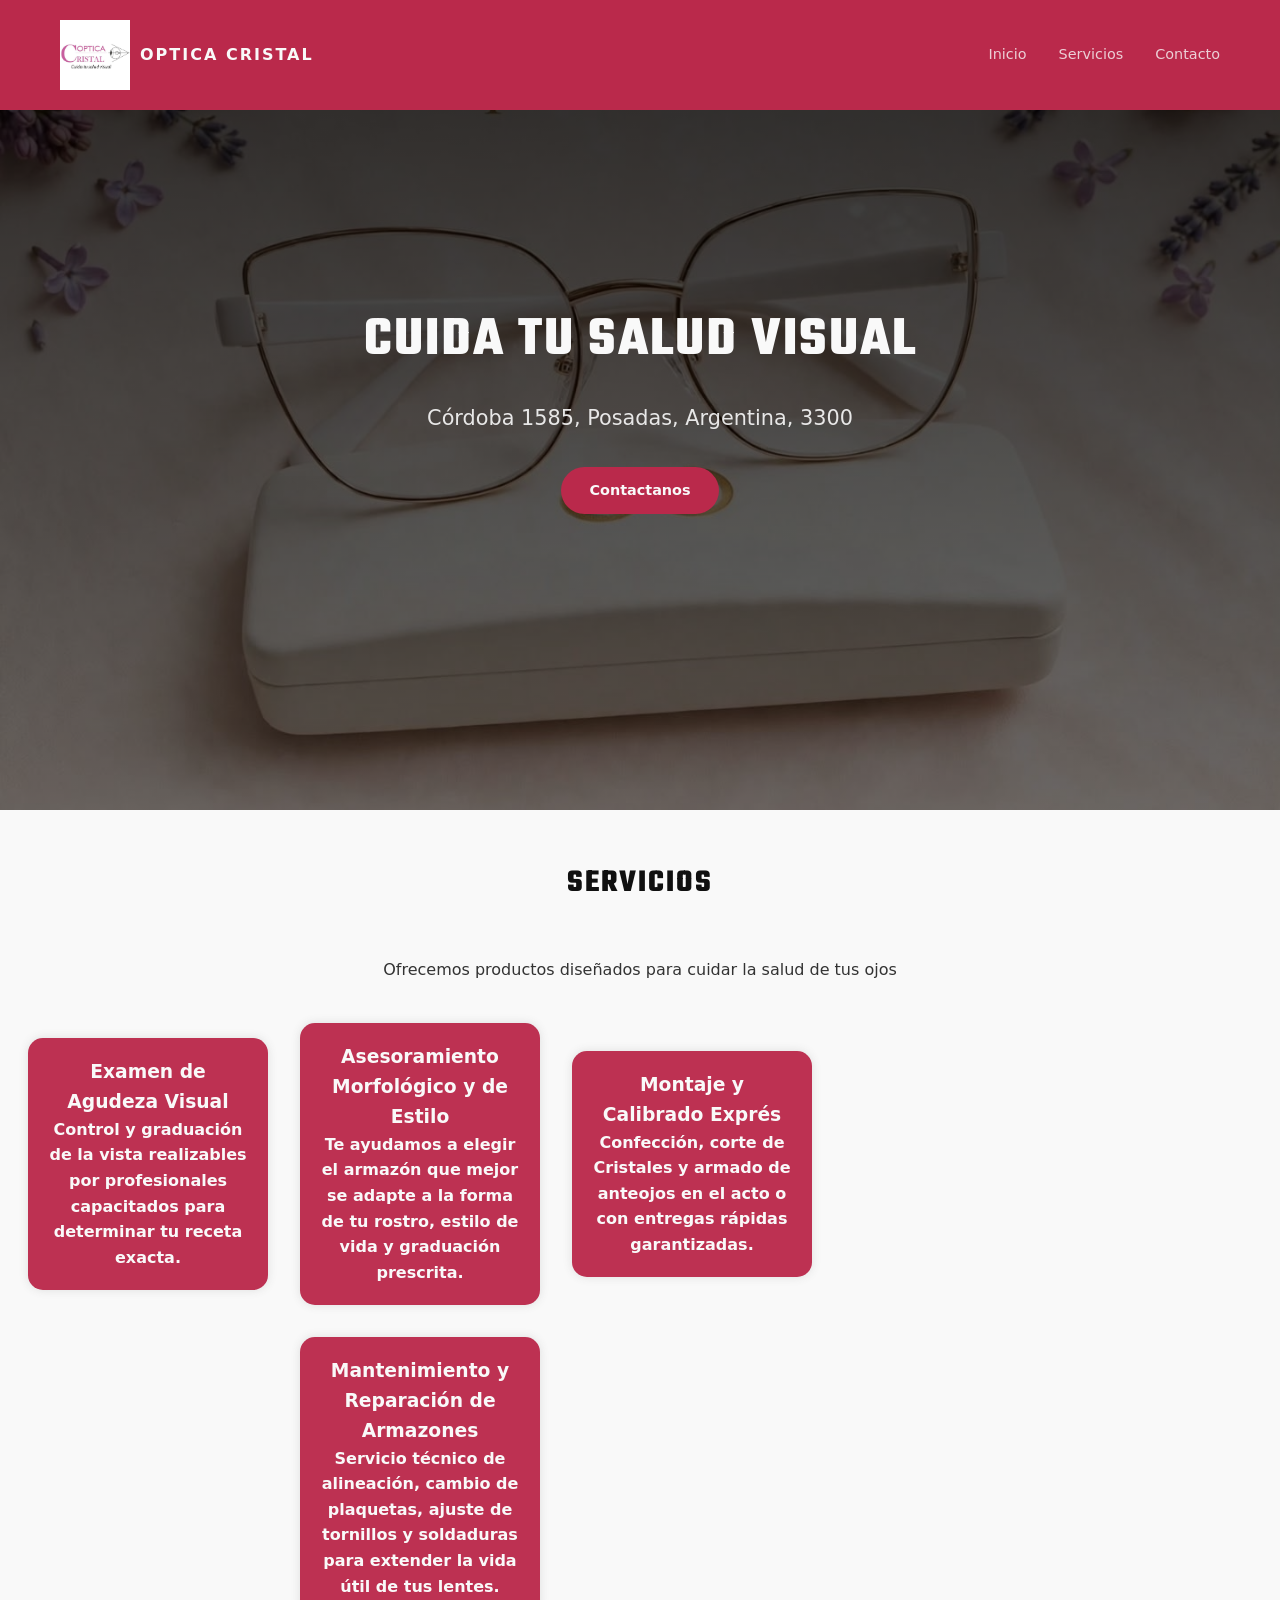
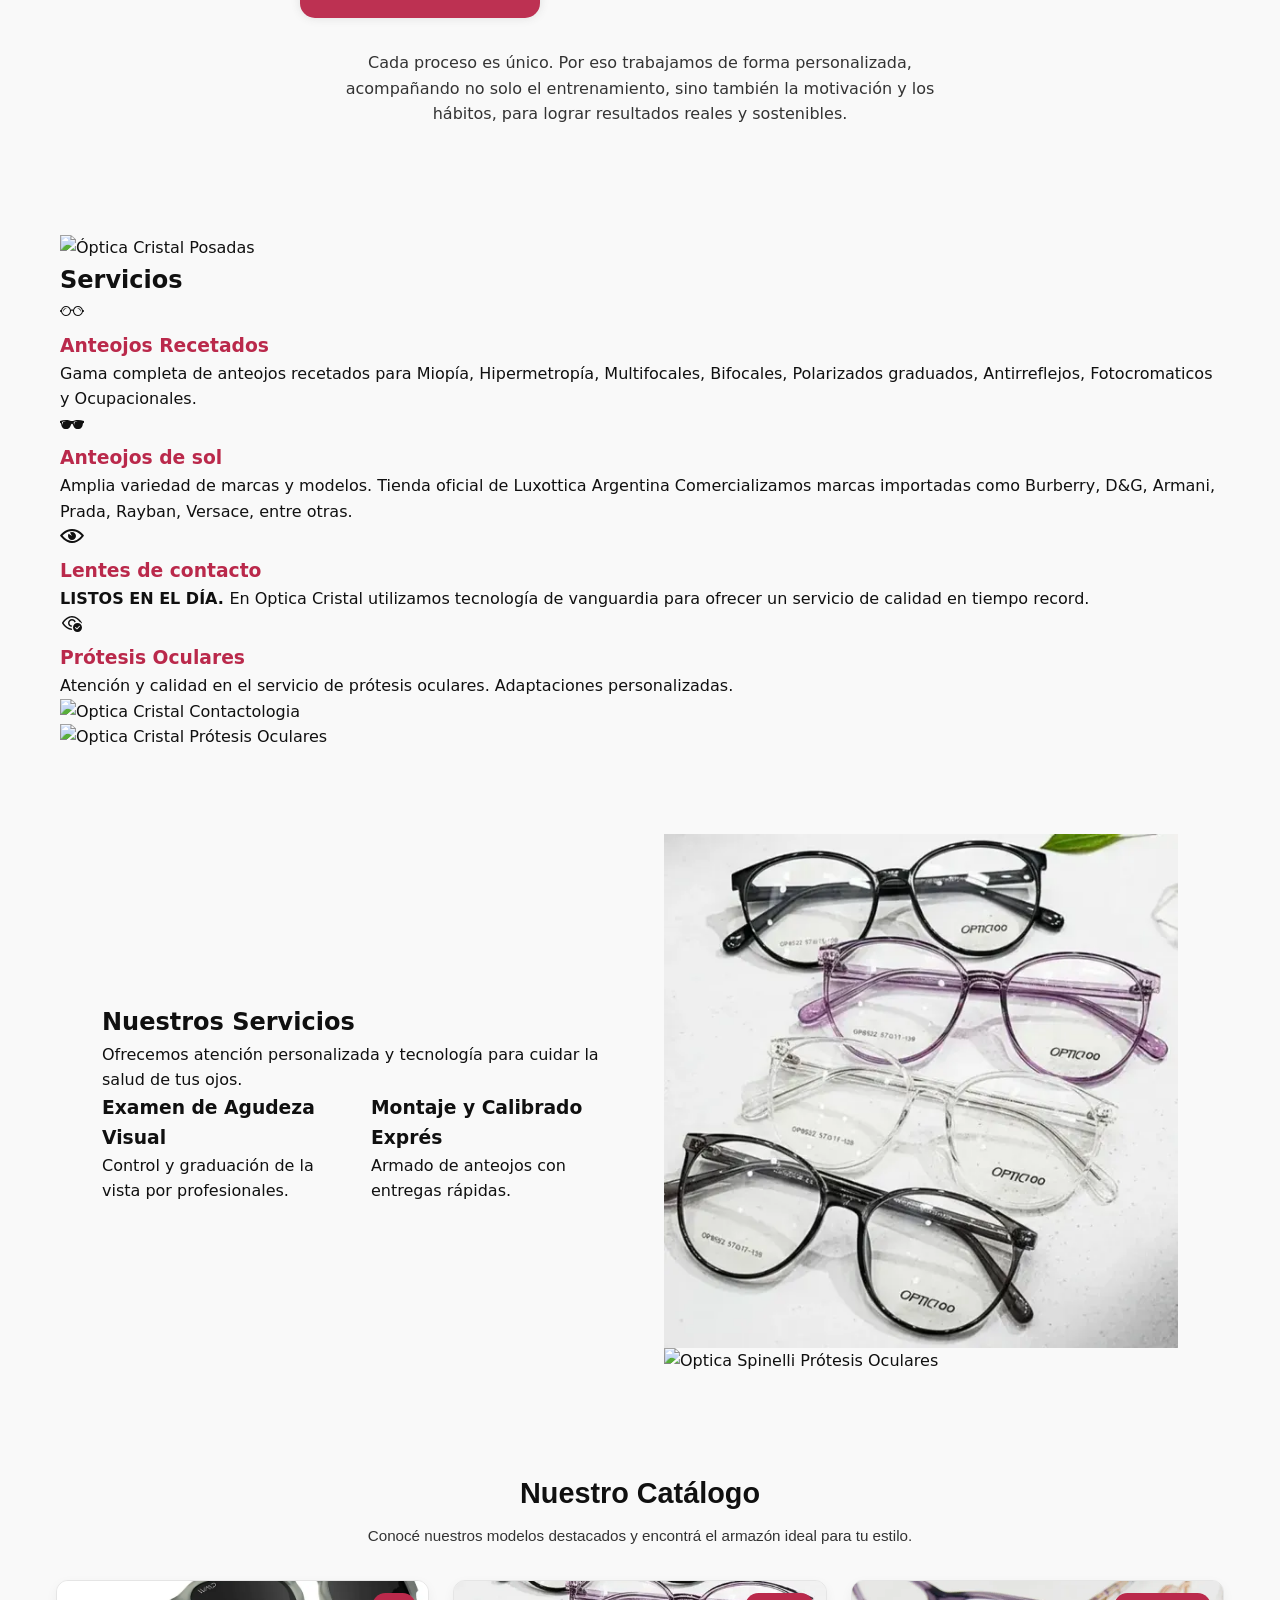
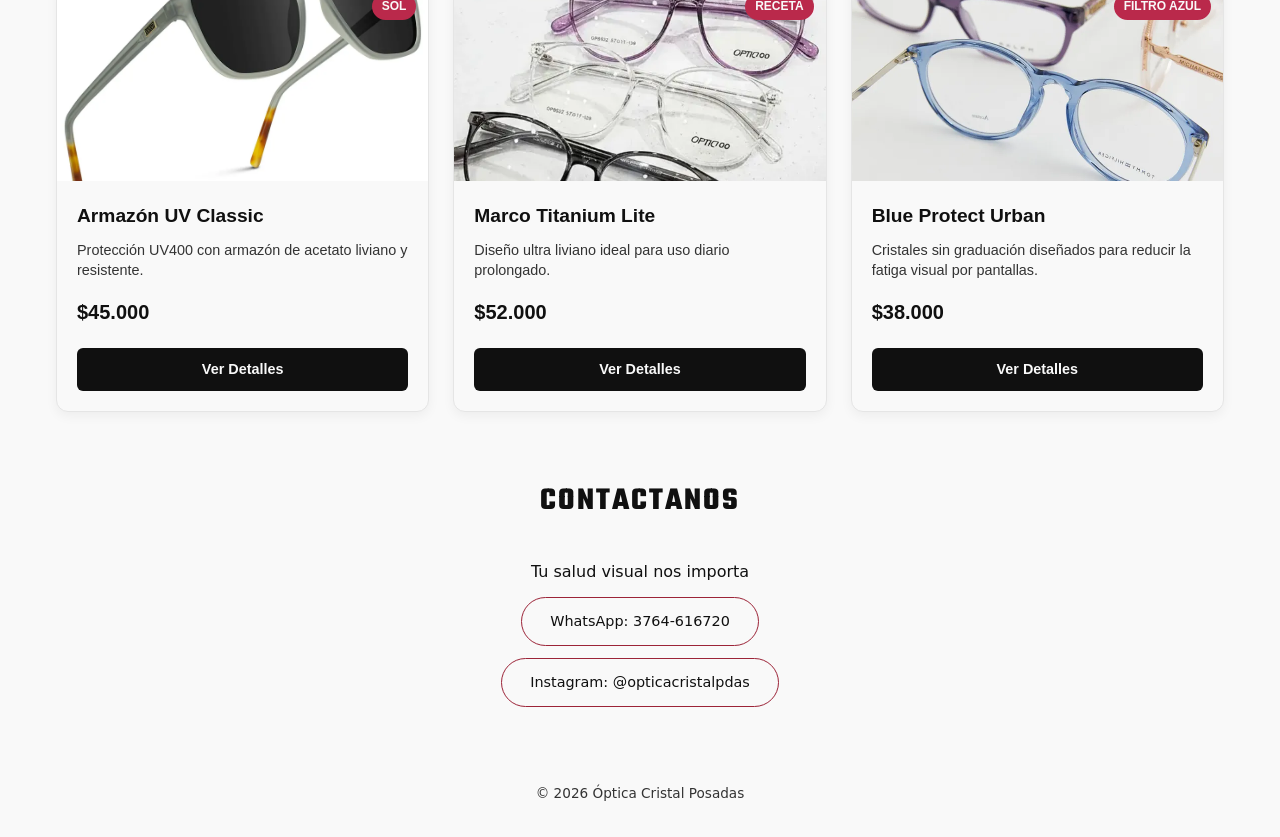
==== commit 414bbef2: "HTML-prueba: nuevo formato de section servicios" ====
--- a/prueba.html
+++ b/prueba.html
@@ -207,9 +207,6 @@
             <div class="grid-tarjetas-servicios">
                 <div class="tarjeta-servicio">
                     <h3>Examen de Agudeza Visual</h3> 
-                    <!-- <svg width="24" height="24" viewBox="0 0 24 24" fill="currentColor" aria-hidden="true" focusable="false" xmlns="http://www.w3.org/2000/svg" fill-rule="evenodd" clip-rule="evenodd"> -->
-                        <!-- <path d="m17.5 11c2.484 0 4.5 2.016 4.5 4.5s-2.016 4.5-4.5 4.5-4.5-2.016-4.5-4.5 2.016-4.5 4.5-4.5zm-5.346 6.999c-.052.001-.104.001-.156.001-4.078 0-7.742-3.093-9.854-6.483-.096-.159-.144-.338-.144-.517s.049-.358.145-.517c2.111-3.39 5.775-6.483 9.853-6.483 4.143 0 7.796 3.09 9.864 6.493.092.156.138.332.138.507 0 .179-.062.349-.15.516-.58-.634-1.297-1.14-2.103-1.472-1.863-2.476-4.626-4.544-7.749-4.544-3.465 0-6.533 2.632-8.404 5.5 1.815 2.781 4.754 5.34 8.089 5.493.09.529.25 1.034.471 1.506zm3.071-2.023 1.442 1.285c.095.085.215.127.333.127.136 0 .271-.055.37-.162l2.441-2.669c.088-.096.131-.217.131-.336 0-.274-.221-.499-.5-.499-.136 0-.271.055-.37.162l-2.108 2.304-1.073-.956c-.096-.085-.214-.127-.333-.127-.277 0-.5.224-.5.499 0 .137.056.273.167.372zm-3.603-.994c-2.031-.19-3.622-1.902-3.622-3.982 0-2.208 1.792-4 4-4 1.804 0 3.331 1.197 3.829 2.84-.493.146-.959.354-1.389.615-.248-1.118-1.247-1.955-2.44-1.955-1.38 0-2.5 1.12-2.5 2.5 0 1.363 1.092 2.472 2.448 2.499-.169.47-.281.967-.326 1.483z" fill-rule="nonzero"/> -->
-                    <!-- </svg> -->
                     <p>Control y graduación de la vista por profesionales.</p>
                 </div>
                 <div class="tarjeta-servicio">
@@ -221,7 +218,7 @@
 
         <!-- BLOQUE DE IMÁGENES COMPLEMENTARIAS -->
         <div class="servicios-imagenes">
-            <img src="images/promo-6.jpg" alt="Optica Spinelli Contactologia" class="img-principal">
+            <img src="assets/img/lentes-receta-catalogo.webp" alt="Optica Spinelli Contactologia" class="img-principal">
             <img src="images/promo-7.jpg" alt="Optica Spinelli Prótesis Oculares" class="img-secundaria">
         </div>
 
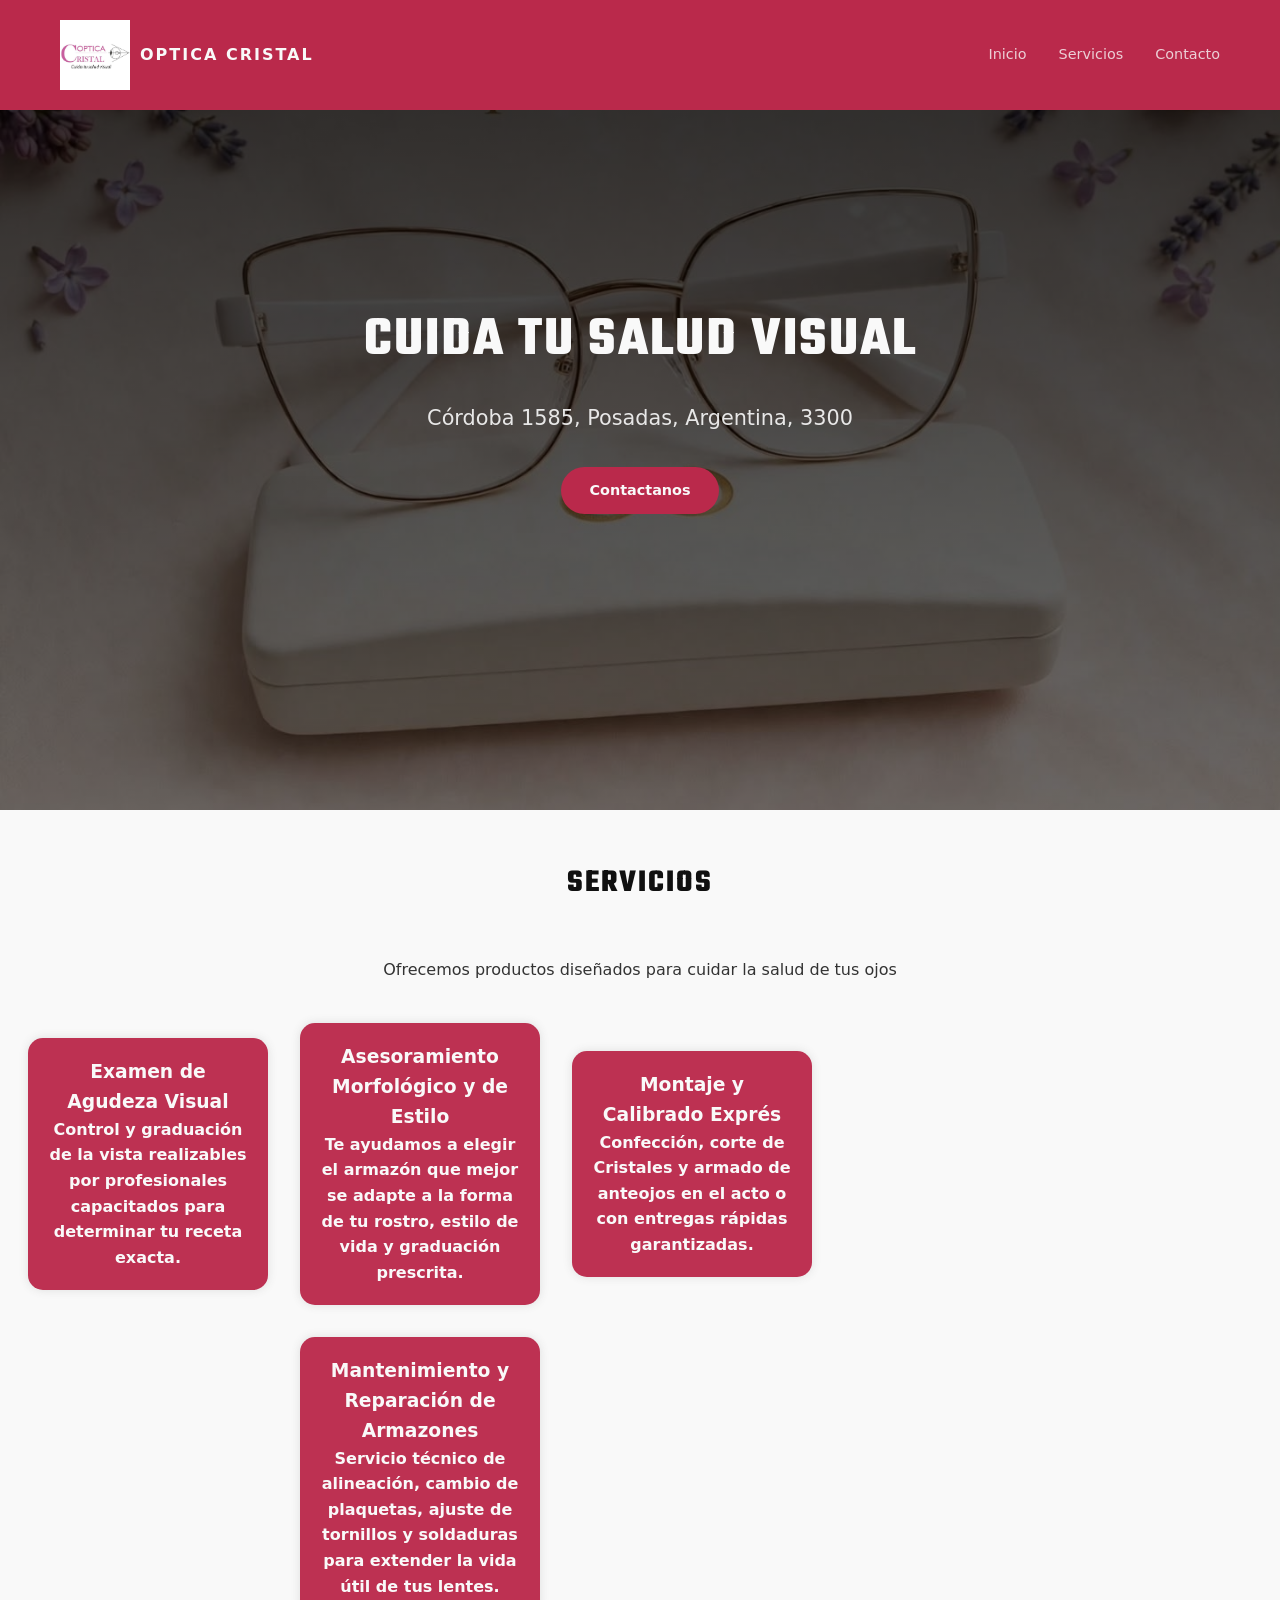
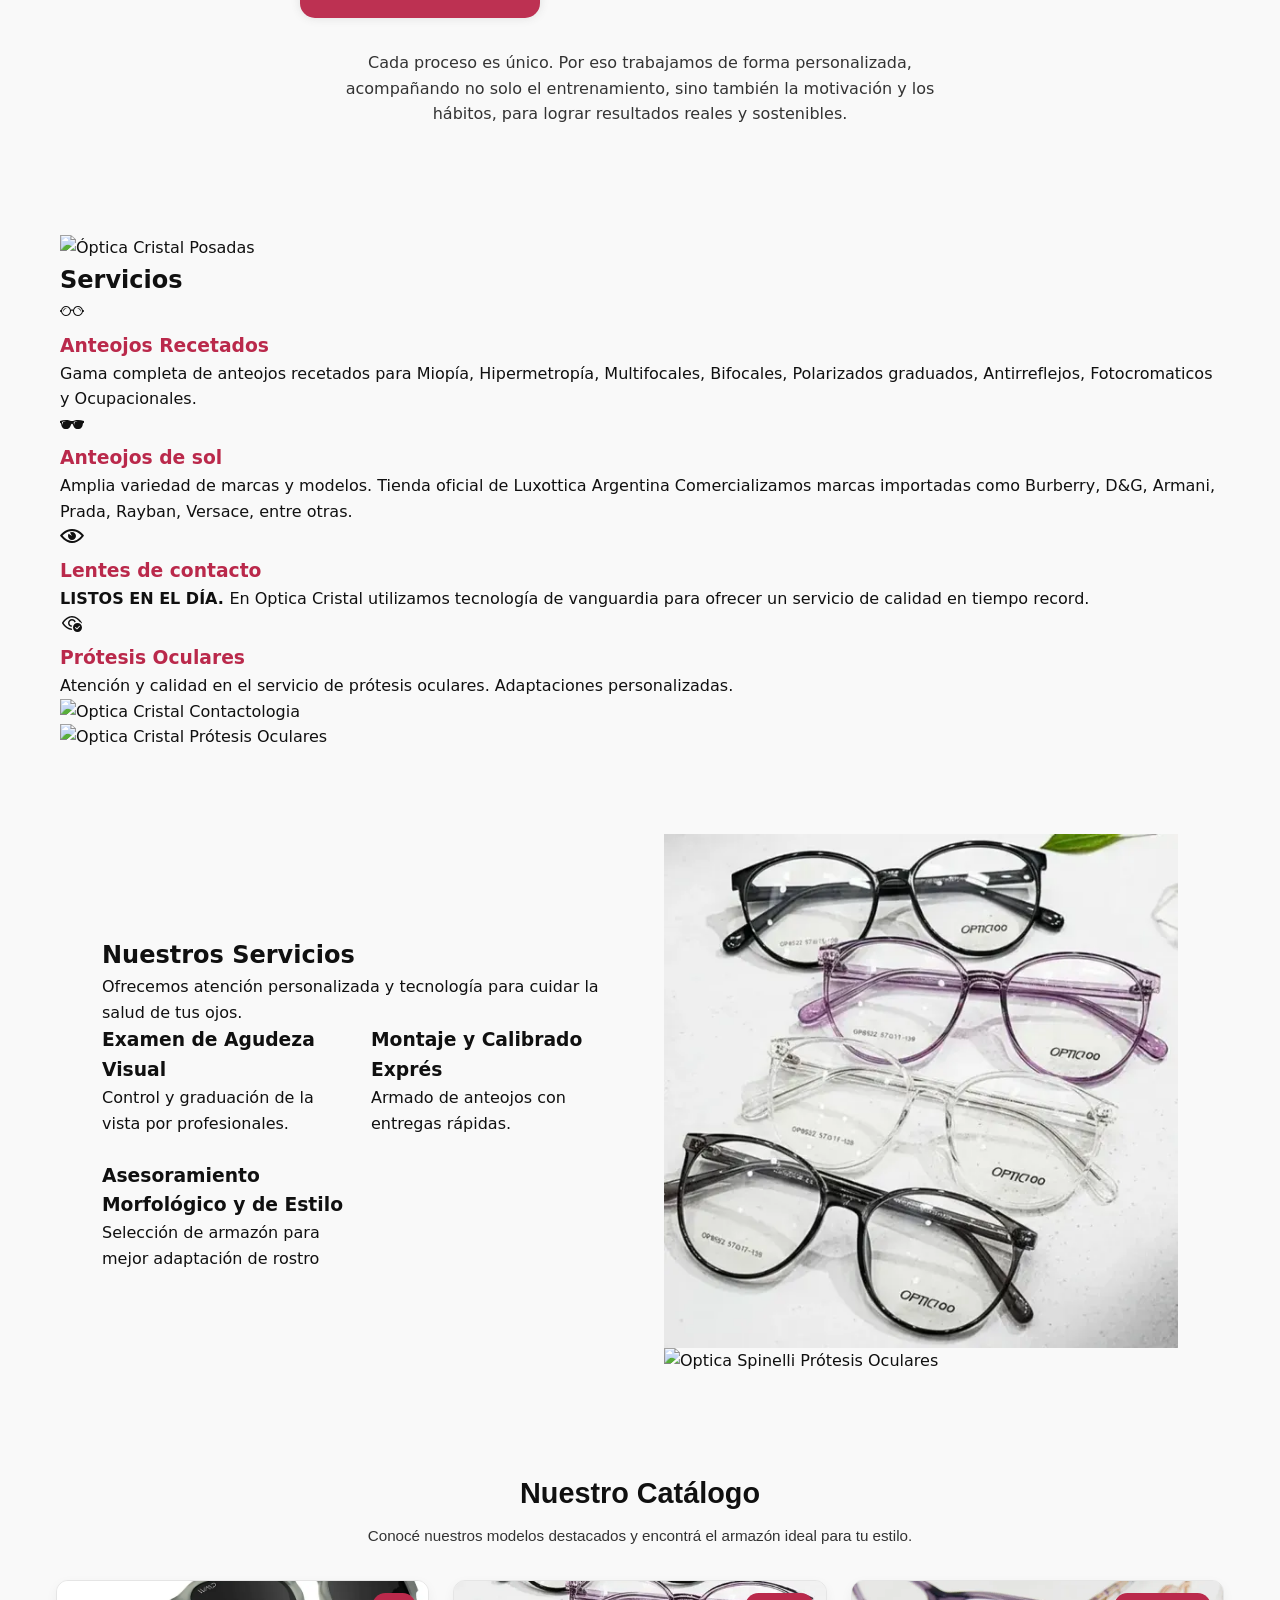
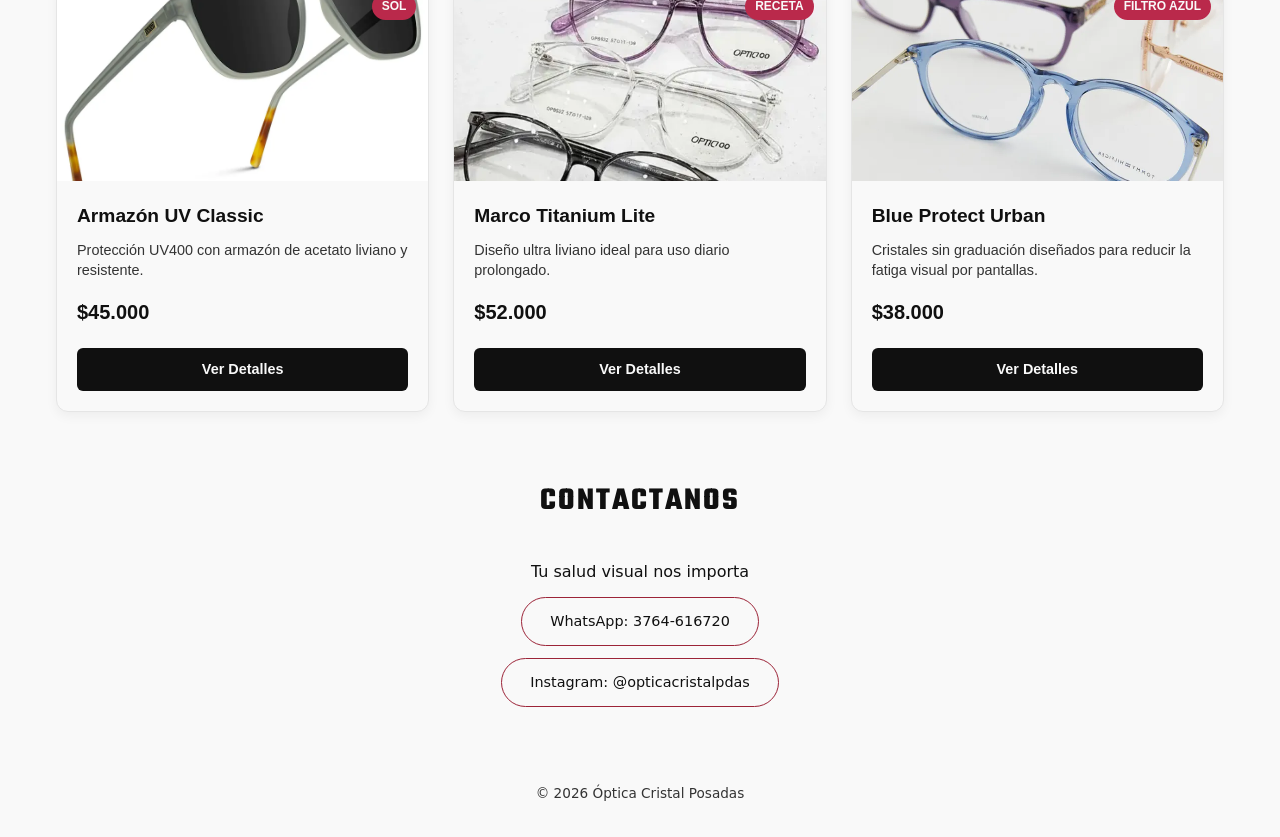
==== commit 27f1a5a1: "HTML-prueba: nuevo formato de section servicios" ====
--- a/prueba.html
+++ b/prueba.html
@@ -205,14 +205,22 @@
 
             <!-- Tus tarjetas de servicios resumidas -->
             <div class="grid-tarjetas-servicios">
+
                 <div class="tarjeta-servicio">
                     <h3>Examen de Agudeza Visual</h3> 
                     <p>Control y graduación de la vista por profesionales.</p>
                 </div>
+
                 <div class="tarjeta-servicio">
                     <h3>Montaje y Calibrado Exprés</h3>
                     <p>Armado de anteojos con entregas rápidas.</p>
                 </div>
+
+                <div class="tarjeta-servicio">
+                    <h3>Asesoramiento Morfológico y de Estilo</h3>
+                    <p>Selección de armazón para mejor adaptación de rostro</p>
+                </div>
+
             </div>
         </div>
 
--- a/css/prueba.css
+++ b/css/prueba.css
@@ -319,7 +319,7 @@
 
 .servicios-contenido, 
 .servicios-imagenes {
-  width: 100%; /* Ocupan todo el ancho disponible en mobile */
+  width: 70%; /* Ocupan todo el ancho disponible en mobile */
 }
 
 /* Grilla interna de tarjetas para celular */
